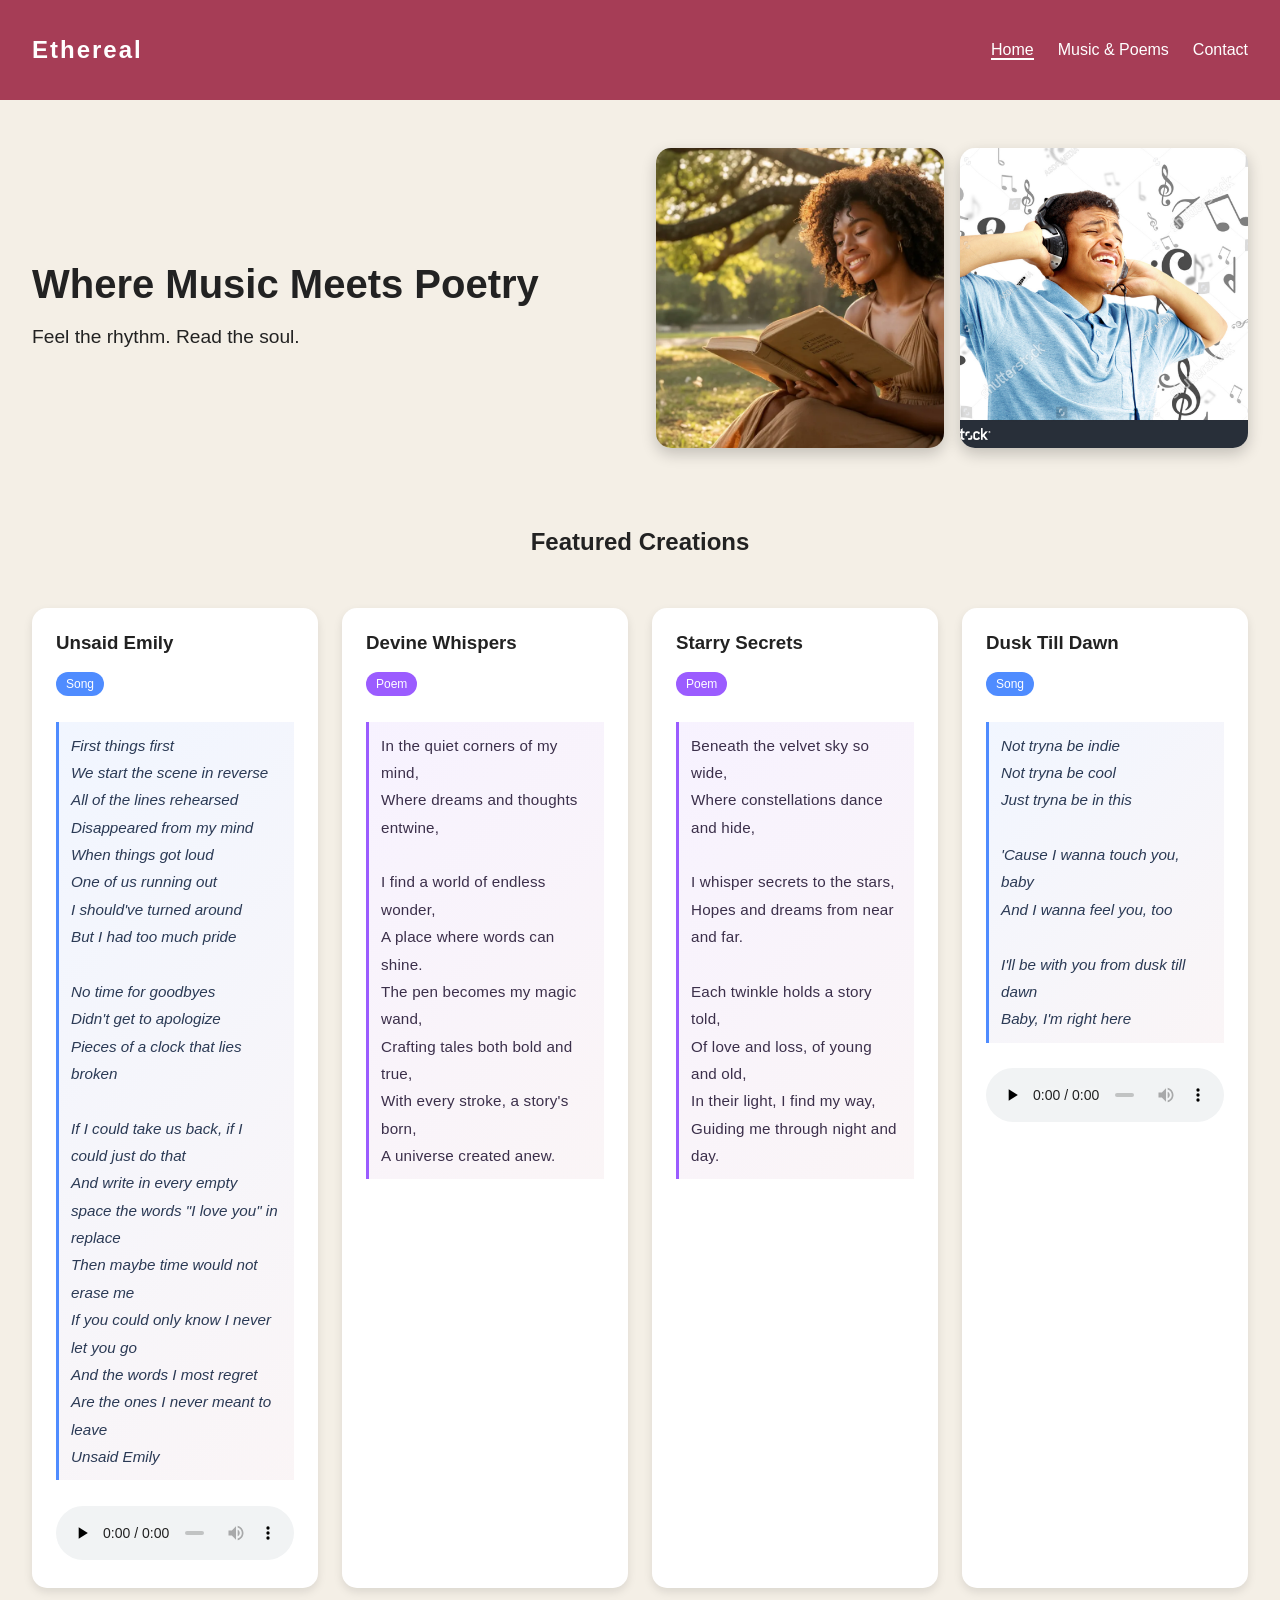
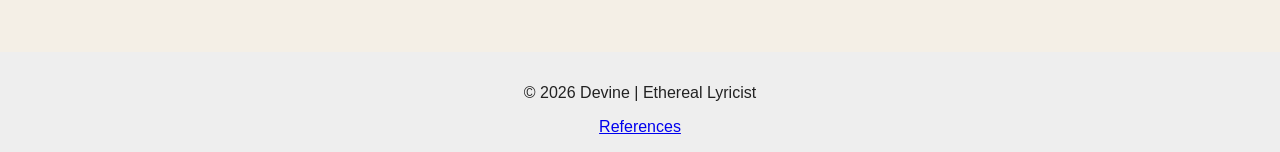
==== project/index.html @ 09d405b8 "devine" ====
<!DOCTYPE html>
<html lang="en">
<head>
  <meta charset="UTF-8">
  <meta name="viewport" content="width=device-width, initial-scale=1.0">
  <title>Devine's Ethereal Lyricist</title>

  <meta name="description" content="A collection of original music and poetry by Devine.">
  <meta name="author" content="Phoebe Devine">

  <link rel="stylesheet" href="styles/projects.css">
  <script defer src="scripts/main.js"></script>
</head>

<body>

<header>
  <nav class="navbar">
    <h2 class="logo">Ethereal</h2>
    <ul class="nav-links">
      <li><a href="index.html" class="active">Home</a></li>
      <li><a href="music.html">Music & Poems</a></li>
      <li><a href="contact.html">Contact</a></li>
    </ul>
  </nav>
</header>

<main>

  <!-- HERO SECTION -->
  <section class="hero">
    <div class="hero-text">
      <h1>Where Music Meets Poetry</h1>
      <p>Feel the rhythm. Read the soul.</p>
    </div>

    <div class="hero-images">
      <img src="images/poetry.jpg" alt="Person reading a poem" loading="lazy">
      <img src="images/music.jpg" alt="Person listening to music" loading="lazy">
    </div>
  </section>

  <!-- CONTENT -->
  <section>
    <h2 class="section-title">Featured Creations</h2>
    <div id="content" class="grid"></div>
  </section>

</main>

<footer>
  <p>&copy; 2026 Devine | Ethereal Lyricist</p>
  <a href="references.html">References</a>
</footer>

</body>
</html>
---- project/styles/projects.css ----
:root {
  --bg: #F4EFE6;
  --primary: #A63D56;
  --dark: #222;
  --white: #ffffff;
}

body {
  margin: 0;
  font-family: "Segoe UI", Arial, sans-serif;
  background: var(--bg);
  color: var(--dark);
}

/* NAVBAR */
.navbar {
  display: flex;
  justify-content: space-between;
  align-items: center;
  background: var(--primary);
  padding: 1rem 2rem;
}

.logo {
  color: white;
  letter-spacing: 2px;
}

.nav-links {
  display: flex;
  list-style: none;
  gap: 1.5rem;
}

.nav-links a {
  color: white;
  text-decoration: none;
}

.nav-links a:hover,
.active {
  border-bottom: 2px solid white;
}

/* HERO SECTION */
.hero {
  display: grid;
  grid-template-columns: 1fr 1fr;
  align-items: center;
  padding: 3rem 2rem;
  gap: 2rem;
}

.hero-text h1 {
  font-size: 2.5rem;
  margin-bottom: 1rem;
}

.hero-text p {
  font-size: 1.2rem;
}

/* IMAGES */
.hero-images {
  display: grid;
  grid-template-columns: 1fr 1fr;
  gap: 1rem;
}

.hero-images img {
  width: 100%;
  height: 300px;
  object-fit: cover;
  border-radius: 15px;
  box-shadow: 0 6px 15px rgba(0,0,0,0.2);
  transition: transform 0.3s ease;
}

.hero-images img:hover {
  transform: scale(1.05);
}

/* SECTION TITLE */
.section-title {
  text-align: center;
  margin-top: 2rem;
}

/* GRID */
.grid {
  display: grid;
  grid-template-columns: repeat(auto-fit, minmax(250px, 1fr));
  padding: 2rem;
  gap: 1.5rem;
}

/* CARD */
.card {
  background: var(--white);
  padding: 1.5rem;
  border-radius: 15px;
  box-shadow: 0 4px 10px rgba(0,0,0,0.1);
}

.card h3 {
  margin-top: 0;
}

.text {
  white-space: pre-line;
}

/* AUDIO */
audio {
  width: 100%;
  margin-top: 10px;
}

/* FOOTER */
footer {
  text-align: center;
  padding: 1rem;
  background: #eee;
  margin-top: 2rem;
}

/* MOBILE */
@media (max-width: 768px) {
  .hero {
    grid-template-columns: 1fr;
    text-align: center;
  }

  .hero-images {
    grid-template-columns: 1fr;
  }

  .hero-images img {
    height: 200px;
  }

  .nav-links {
    flex-direction: column;
    align-items: center;
  }
}

/* badge */
.badge {
  display: inline-block;
  padding: 5px 10px;
  border-radius: 20px;
  font-size: 12px;
  margin-bottom: 10px;
}

.badge.song {
  background: #4f8cff;
  color: white;
}

.badge.poem {
  background: #9b5cff;
  color: white;
}

/* animations */
@keyframes fadeIn {
  from {
    opacity: 0;
    transform: translateY(10px);
  }
  to {
    opacity: 1;
    transform: translateY(0);
  }
}

.success { color: #4ade80; }
.error { color: #f87171; }
.info { color: #60a5fa; }
/* ================= CREATIVE TEXT STYLING ================= */

/* Base poetic/lyrical text look */
.text {
  white-space: pre-line;
  line-height: 1.8;
  font-size: 0.95rem;
  padding: 10px 12px;
  border-left: 3px solid transparent;
  transition: all 0.3s ease;
}

/* SONG LYRICS STYLE (emotional / vibrant) */
.card:has(.badge.song) .text {
  background: linear-gradient(135deg, rgba(79, 140, 255, 0.08), rgba(166, 61, 86, 0.05));
  border-left: 3px solid #4f8cff;
  color: #2b3a55;
  font-style: italic;
}

/* POEM STYLE (soft / dreamy / artistic) */
.card:has(.badge.poem) .text {
  background: linear-gradient(135deg, rgba(155, 92, 255, 0.08), rgba(166, 61, 86, 0.05));
  border-left: 3px solid #9b5cff;
  color: #3b2f4a;
  letter-spacing: 0.2px;
}

/* HOVER EFFECT FOR TEXT */
.card:hover .text {
  transform: translateX(3px);
  transition: 0.3s ease;
}

/* OPTIONAL: MAKE LONG LYRICS MORE READABLE */
.text::-webkit-scrollbar {
  width: 6px;
}

.text::-webkit-scrollbar-thumb {
  background: rgba(0,0,0,0.2);
  border-radius: 10px;
}
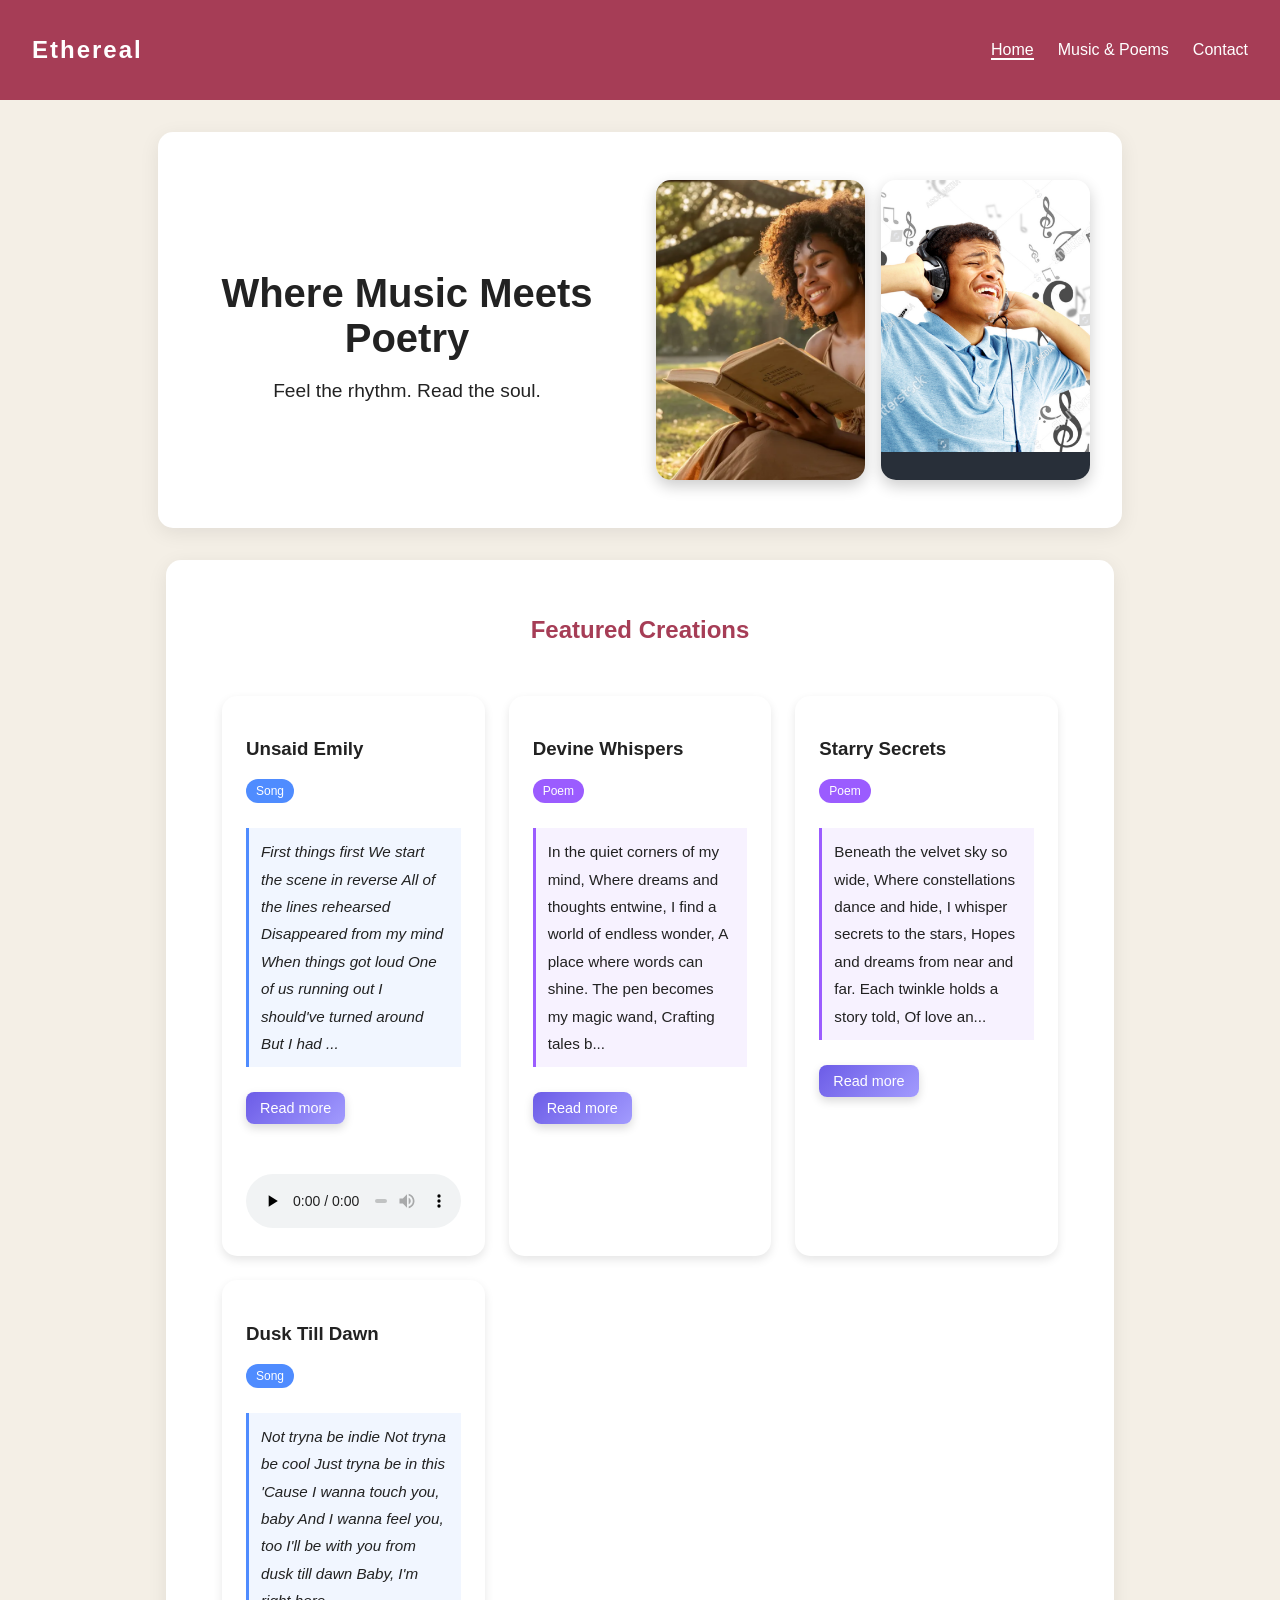
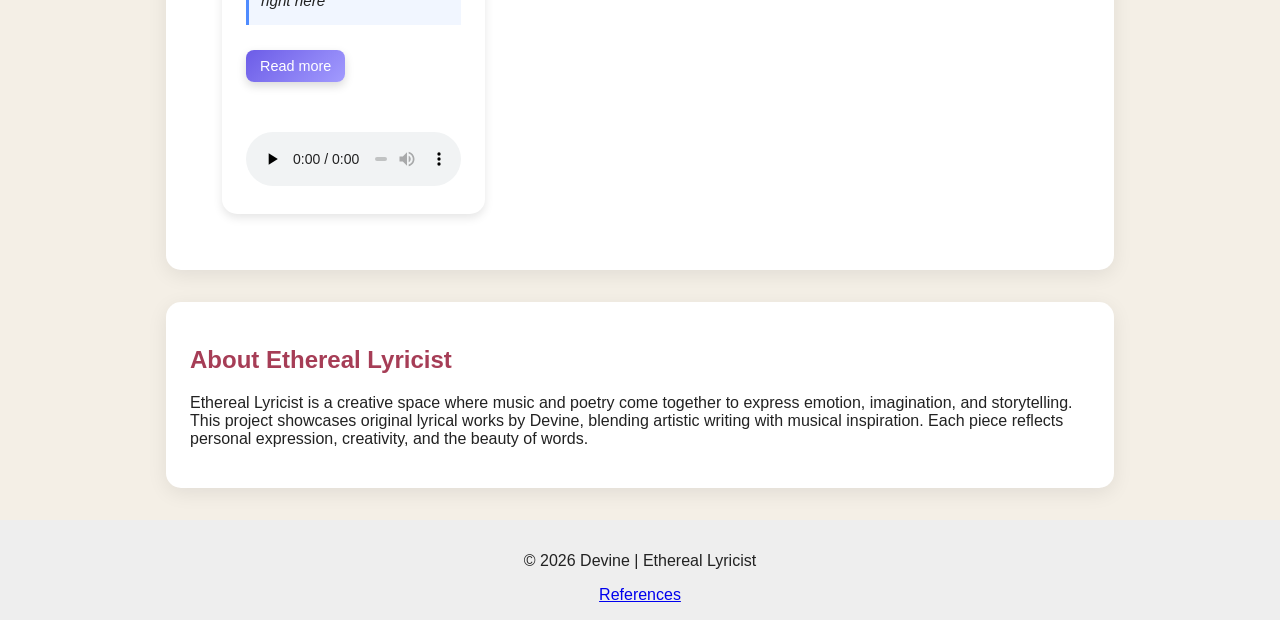
==== commit 0d73d51e: "correction" ====
--- a/project/index.html
+++ b/project/index.html
@@ -1,12 +1,37 @@
 <!DOCTYPE html>
 <html lang="en">
+
 <head>
   <meta charset="UTF-8">
   <meta name="viewport" content="width=device-width, initial-scale=1.0">
-  <title>Devine's Ethereal Lyricist</title>
 
-  <meta name="description" content="A collection of original music and poetry by Devine.">
+  <title>Devine's Ethereal Lyricist | Poetry & Music Experience</title>
+
+
+  <meta name="description"
+    content="A creative collection of original music and poetry by Devine. Explore emotional storytelling through lyrics, sound, and poetic expression.">
   <meta name="author" content="Phoebe Devine">
+
+
+  <meta name="keywords" content="music, poetry, creative writing, lyrical art, ethereal lyricist, Devine poetry">
+
+
+  <meta property="og:title" content="Devine's Ethereal Lyricist">
+  <meta property="og:description"
+    content="Original music and poetry by Devine. Experience emotional storytelling through sound and words.">
+  <meta property="og:type" content="website">
+
+
+  <link rel="canonical" href="https://devinephoebe433-eng.github.io/wdd131/project/index.html">
+
+
+  <meta property="og:url" content="https://devinephoebe433-eng.github.io/wdd131/project/index.html">
+
+
+  <meta name="twitter:card" content="summary_large_image">
+  <meta name="twitter:title" content="Devine's Ethereal Lyricist">
+  <meta name="twitter:description"
+    content="Original music and poetry by Devine. Emotional storytelling through lyrics and sound.">
 
   <link rel="stylesheet" href="styles/projects.css">
   <script defer src="scripts/main.js"></script>
@@ -14,44 +39,54 @@
 
 <body>
 
-<header>
-  <nav class="navbar">
-    <h2 class="logo">Ethereal</h2>
-    <ul class="nav-links">
-      <li><a href="index.html" class="active">Home</a></li>
-      <li><a href="music.html">Music & Poems</a></li>
-      <li><a href="contact.html">Contact</a></li>
-    </ul>
-  </nav>
-</header>
+  <header>
+    <nav class="navbar">
+      <h2 class="logo">Ethereal</h2>
+      <ul class="nav-links">
+        <li><a href="index.html" class="active">Home</a></li>
+        <li><a href="music.html">Music & Poems</a></li>
+        <li><a href="contact.html">Contact</a></li>
+      </ul>
+    </nav>
+  </header>
 
-<main>
+  <main>
 
-  <!-- HERO SECTION -->
-  <section class="hero">
-    <div class="hero-text">
-      <h1>Where Music Meets Poetry</h1>
-      <p>Feel the rhythm. Read the soul.</p>
-    </div>
 
-    <div class="hero-images">
-      <img src="images/poetry.jpg" alt="Person reading a poem" loading="lazy">
-      <img src="images/music.jpg" alt="Person listening to music" loading="lazy">
-    </div>
-  </section>
+    <section class="hero">
+      <div class="hero-text">
+        <h1>Where Music Meets Poetry</h1>
+        <p>Feel the rhythm. Read the soul.</p>
+      </div>
 
-  <!-- CONTENT -->
-  <section>
-    <h2 class="section-title">Featured Creations</h2>
-    <div id="content" class="grid"></div>
-  </section>
+      <div class="hero-images">
+        <img src="images/poetry.jpg" alt="Person reading a poem" loading="lazy">
+        <img src="images/music.jpg" alt="Person listening to music" loading="lazy">
+      </div>
+    </section>
 
-</main>
+    <section>
+      <h2 class="section-title">Featured Creations</h2>
+      <div id="content" class="grid"></div>
+    </section>
 
-<footer>
-  <p>&copy; 2026 Devine | Ethereal Lyricist</p>
-  <a href="references.html">References</a>
-</footer>
+    <section class="seo-text">
+      <h2>About Ethereal Lyricist</h2>
+      <p>
+        Ethereal Lyricist is a creative space where music and poetry come together to express emotion, imagination, and
+        storytelling.
+        This project showcases original lyrical works by Devine, blending artistic writing with musical inspiration.
+        Each piece reflects personal expression, creativity, and the beauty of words.
+      </p>
+    </section>
+
+  </main>
+
+  <footer>
+    <p>&copy; 2026 Devine | Ethereal Lyricist</p>
+    <a href="references.html">References</a>
+  </footer>
 
 </body>
+
 </html>
--- a/project/styles/projects.css
+++ b/project/styles/projects.css
@@ -42,7 +42,7 @@
   border-bottom: 2px solid white;
 }
 
-/* HERO SECTION */
+/* HERO */
 .hero {
   display: grid;
   grid-template-columns: 1fr 1fr;
@@ -54,10 +54,12 @@
 .hero-text h1 {
   font-size: 2.5rem;
   margin-bottom: 1rem;
+  text-align: center;
 }
 
 .hero-text p {
   font-size: 1.2rem;
+  text-align: center;
 }
 
 /* IMAGES */
@@ -80,10 +82,23 @@
   transform: scale(1.05);
 }
 
-/* SECTION TITLE */
+/* SECTION */
 .section-title {
   text-align: center;
   margin-top: 2rem;
+}
+
+section {
+  max-width: 900px;
+  margin: 2rem auto;
+  padding: 1.5rem;
+  background: #ffffff;
+  border-radius: 15px;
+  box-shadow: 0 5px 20px rgba(0,0,0,0.08);
+}
+
+section h2 {
+  color: #A63D56;
 }
 
 /* GRID */
@@ -100,14 +115,33 @@
   padding: 1.5rem;
   border-radius: 15px;
   box-shadow: 0 4px 10px rgba(0,0,0,0.1);
-}
-
-.card h3 {
-  margin-top: 0;
-}
-
+  animation: fadeIn 0.5s ease;
+  transition: transform 0.3s ease;
+}
+
+.card:hover {
+  transform: translateY(-5px);
+}
+
+/* TEXT */
 .text {
   white-space: pre-line;
+  line-height: 1.8;
+  font-size: 0.95rem;
+  padding: 10px 12px;
+}
+
+/* SONG STYLE */
+.card:has(.badge.song) .text {
+  background: rgba(79, 140, 255, 0.08);
+  border-left: 3px solid #4f8cff;
+  font-style: italic;
+}
+
+/* POEM STYLE */
+.card:has(.badge.poem) .text {
+  background: rgba(155, 92, 255, 0.08);
+  border-left: 3px solid #9b5cff;
 }
 
 /* AUDIO */
@@ -116,36 +150,7 @@
   margin-top: 10px;
 }
 
-/* FOOTER */
-footer {
-  text-align: center;
-  padding: 1rem;
-  background: #eee;
-  margin-top: 2rem;
-}
-
-/* MOBILE */
-@media (max-width: 768px) {
-  .hero {
-    grid-template-columns: 1fr;
-    text-align: center;
-  }
-
-  .hero-images {
-    grid-template-columns: 1fr;
-  }
-
-  .hero-images img {
-    height: 200px;
-  }
-
-  .nav-links {
-    flex-direction: column;
-    align-items: center;
-  }
-}
-
-/* badge */
+/* BADGE */
 .badge {
   display: inline-block;
   padding: 5px 10px;
@@ -164,7 +169,77 @@
   color: white;
 }
 
-/* animations */
+/* READ MORE BUTTON */
+.read-more {
+  margin-top: 10px;
+  padding: 8px 14px;
+  border: none;
+  border-radius: 8px;
+  background: linear-gradient(135deg, #6c5ce7, #a29bfe);
+  color: white;
+  cursor: pointer;
+  font-size: 0.9rem;
+  transition: all 0.3s ease;
+  box-shadow: 0 4px 10px rgba(0,0,0,0.15);
+}
+
+.read-more:hover {
+  transform: translateY(-2px);
+}
+
+/* FULL TEXT (IMPORTANT FIX) */
+.full-text {
+  margin-top: 12px;
+  padding: 14px;
+  border-radius: 12px;
+
+  background: rgba(255, 255, 255, 0.07);
+  border-left: 4px solid #a29bfe;
+
+  line-height: 1.7;
+  font-size: 0.95rem;
+  color: #333;
+
+  white-space: pre-line;
+
+  box-shadow: 0 4px 12px rgba(0,0,0,0.15);
+}
+
+/* HIDDEN STATE (CRITICAL FIX) */
+.hidden {
+  display: none !important;
+}
+
+/* FOOTER */
+footer {
+  text-align: center;
+  padding: 1rem;
+  background: #eee;
+  margin-top: 2rem;
+}
+
+/* MOBILE */
+@media (max-width: 768px) {
+  .hero {
+    grid-template-columns: 1fr;
+    text-align: center;
+  }
+
+  .hero-images {
+    grid-template-columns: 1fr;
+  }
+
+  .hero-images img {
+    height: 200px;
+  }
+
+  .nav-links {
+    flex-direction: column;
+    align-items: center;
+  }
+}
+
+/* ANIMATION */
 @keyframes fadeIn {
   from {
     opacity: 0;
@@ -176,49 +251,7 @@
   }
 }
 
+/* STATUS MESSAGES */
 .success { color: #4ade80; }
 .error { color: #f87171; }
-.info { color: #60a5fa; }
-/* ================= CREATIVE TEXT STYLING ================= */
-
-/* Base poetic/lyrical text look */
-.text {
-  white-space: pre-line;
-  line-height: 1.8;
-  font-size: 0.95rem;
-  padding: 10px 12px;
-  border-left: 3px solid transparent;
-  transition: all 0.3s ease;
-}
-
-/* SONG LYRICS STYLE (emotional / vibrant) */
-.card:has(.badge.song) .text {
-  background: linear-gradient(135deg, rgba(79, 140, 255, 0.08), rgba(166, 61, 86, 0.05));
-  border-left: 3px solid #4f8cff;
-  color: #2b3a55;
-  font-style: italic;
-}
-
-/* POEM STYLE (soft / dreamy / artistic) */
-.card:has(.badge.poem) .text {
-  background: linear-gradient(135deg, rgba(155, 92, 255, 0.08), rgba(166, 61, 86, 0.05));
-  border-left: 3px solid #9b5cff;
-  color: #3b2f4a;
-  letter-spacing: 0.2px;
-}
-
-/* HOVER EFFECT FOR TEXT */
-.card:hover .text {
-  transform: translateX(3px);
-  transition: 0.3s ease;
-}
-
-/* OPTIONAL: MAKE LONG LYRICS MORE READABLE */
-.text::-webkit-scrollbar {
-  width: 6px;
-}
-
-.text::-webkit-scrollbar-thumb {
-  background: rgba(0,0,0,0.2);
-  border-radius: 10px;
-}+.info { color: #60a5fa; }
